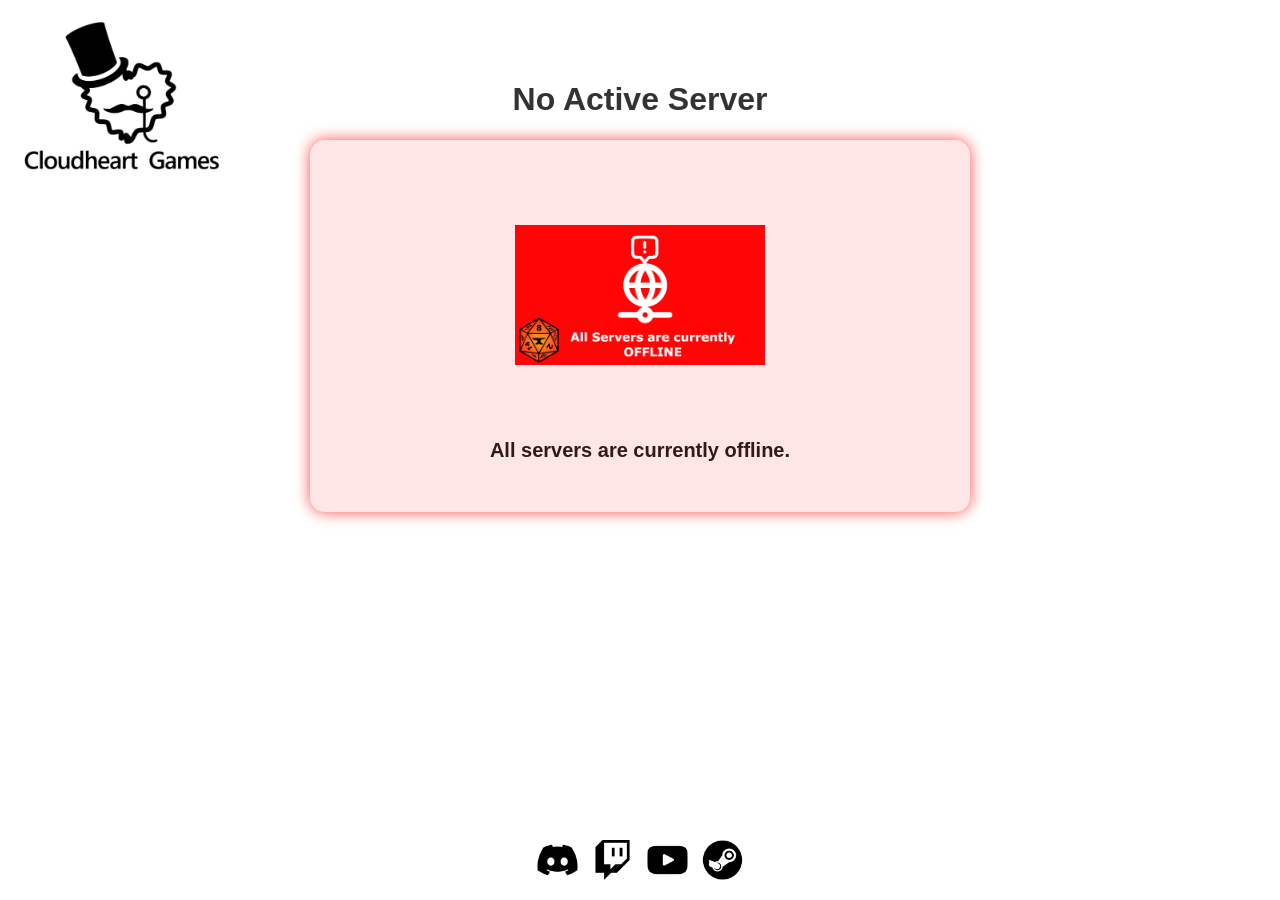
==== index.html @ de8b6599 "Fixed by the dang'ol AI couldn't find the div.className error" ====
<!DOCTYPE html>
<html lang="en">
<head>
  <meta charset="UTF-8" />
  <meta name="viewport" content="width=device-width, initial-scale=1.0"/>
  <title>Now Airing - FoundryVTT</title>
  <link rel="shortcut icon" href="favicon.ico" type="image/x-icon" />
  <style>
    body {
      font-family: 'Arial', sans-serif;
      text-align: center;
      background-color: #ffffff;
      color: #333333;
      margin: 0;
      padding: 0;
    }

    #now-airing {
      padding-top: 60px;
    }

    /* === Base Containers === */
    .status-container {
      background-color: #e6e6e6;
      color: #222222; /* text always dark in light mode */
      border-radius: 15px;
      margin: 20px auto;
      max-width: 600px;
      padding: 30px;
      box-shadow: 0 0 15px rgba(0,0,0,0.1);
      transition: background-color 0.3s ease, color 0.3s ease, box-shadow 0.3s ease;
    }

    .online {
      background-color: #e6ffe6;
      color: #1a321a;
      box-shadow: 0 0 15px rgba(0, 255, 127, 0.7);
    }

    .offline {
      background-color: #ffe6e6;
      color: #321a1a;
      box-shadow: 0 0 15px rgba(255, 0, 0, 0.7);
    }

    .status-image {
      width: 250px;
      height: 250px;
      object-fit: contain;
    }

    .status-text {
      font-size: 20px;
      font-weight: bold;
      margin-top: 15px;
    }

    /* === Logo Styling === */
    #logo-wrapper {
      position: absolute;
      top: 10px;
      left: 10px;
      z-index: 100;
    }

    #logo {
      width: 240px;
      transition: width 0.3s ease-in-out, transform 0.3s ease-in-out;
    }

    #logo:hover {
      transform: scale(1.2);
    }

    /* === Social Links === */
    #social-links {
      position: absolute;
      bottom: 20px;
      left: 50%;
      transform: translateX(-50%);
      display: flex;
      gap: 15px;
    }

    #social-links a {
      width: 40px;
      height: 40px;
      display: inline-block;
      transition: transform 0.3s ease-in-out;
    }

    #social-links a img {
      width: 100%;
      height: auto;
      filter: grayscale(100%);
      transition: filter 0.3s ease-in-out;
    }

    #social-links a:hover {
      transform: scale(1.2);
    }

    #social-links a:hover img {
      filter: grayscale(0%);
    }

    /* === Dark Mode === */
    @media (prefers-color-scheme: dark) {
      body {
        background-color: #121212;
        color: #f0f0f0;
      }

      .status-container {
        background-color: #1e1e1e;
        color: #f0f0f0;
        box-shadow: 0 0 20px rgba(255, 255, 255, 0.05);
      }

      .online {
        background-color: #103820;
        color: #c9fcd6; /* readable on dark green */
        box-shadow: 0 0 20px rgba(0, 255, 127, 0.4);
      }

      .offline {
        background-color: #381010;
        color: #f8cccc; /* readable on dark red */
        box-shadow: 0 0 20px rgba(255, 0, 0, 0.4);
      }

      .invert-on-dark {
        filter: invert(1) hue-rotate(180deg);
      }

      #logo:hover {
        filter: invert(1) hue-rotate(180deg) brightness(1.2);
      }

      a {
        color: #90caf9;
      }
    }

    /* === Responsive Mobile Layout === */
    @media (max-width: 800px) {
      #logo-wrapper {
        position: relative;
        display: flex;
        justify-content: center;
        margin: 20px auto 10px auto;
        top: 0;
        left: 0;
      }

      #logo {
        width: 160px;
        transform: none !important;
      }
    }
  </style>
</head>
<body>
  <!-- Wrapped logo for responsive positioning -->
  <div id="logo-wrapper">
    <img id="logo" class="invert-on-dark" src="creator_logo.png" alt="Creator Logo">
  </div>

  <div id="now-airing">
    <h1 id="now-airing-header">Now Airing</h1>
    <div id="active-server-container"><!-- Filled dynamically --></div>
  </div>

  <div id="social-links">
    <a href="https://discord.gg/NtXEEJRbH4" target="_blank">
      <img class="invert-on-dark" src="discord_icon.png" alt="Discord">
    </a>
    <a href="https://www.twitch.tv/CloudheartTV" target="_blank">
      <img class="invert-on-dark" src="twitch_icon.png" alt="Twitch">
    </a>
    <a href="https://www.youtube.com/@CloudheartTV" target="_blank">
      <img class="invert-on-dark" src="youtube_icon.png" alt="YouTube">
    </a>
    <a href="https://steamcommunity.com/id/Cloudheart/" target="_blank">
      <img class="invert-on-dark" src="steam_icon.png" alt="Steam">
    </a>
  </div>

  <script>
    const servers = [
      { key: 'fallout', label: 'Fallout: Georgia' },
      { key: 'kingmaker', label: 'Kingmaker' },
      { key: 'powderkids', label: 'Powderkids' },
      { key: 'tabra', label: 'TABRA' },
      { key: 'elder-scrolls', label: 'Elder Scrolls: Gaol' }
    ];

    async function checkServerStatus() {
      const apiURL = "https://cloudheartfoundry.duckdns.org/api/status";
      const serverURL = "https://cloudheartfoundry.duckdns.org/";
      const container = document.getElementById("active-server-container");
      const header = document.getElementById("now-airing-header");

      // clear previous content so we don't append repeatedly on re-check
      container.innerHTML = '';

      let worldName = await getFoundryWorld(apiURL);
      worldName = (worldName || "").toLowerCase();

      const match = servers.find(server => worldName.includes(server.key));

      if (match) {
        const div = document.createElement("div");
        div.className = 'status-container online';
        div.innerHTML = `
          <a href="${serverURL}" target="_blank">
            <!-- status-image intentionally DOES NOT have invert-on-dark -->
            <img class="status-image" src="online_${match.key}.png" alt="${match.label} Server">
          </a>
          <p class="status-text">${match.label} Server Online! Click to Join.</p>
        `;
        container.appendChild(div);
      } else {
        // Show fallback: All Servers Offline 
        header.innerText = "No Active Server"; 
        const div = document.createElement("div"); 
        div.className = 'status-container offline'; 
        div.innerHTML = `
          <!-- offline image also DOES NOT have invert-on-dark -->
          <img class="status-image" src="AllServersOffline.png" alt="All Servers Offline">
          <p class="status-text">All servers are currently offline.</p>
        `;
        container.appendChild(div);
      }
    }

    async function getFoundryWorld(url) {
      try {
        const response = await fetch(url, {
          method: 'GET',
          headers: { 'Accept': 'application/json' }
        });
        if (!response.ok) throw new Error("Foundry API unreachable");
        const jsonData = await response.json();
        return jsonData.world ?? "";
      } catch (error) {
        console.error("Error fetching Foundry API:", error);
        return "";
      }
    }

    checkServerStatus();
  </script>
</body>
</html>
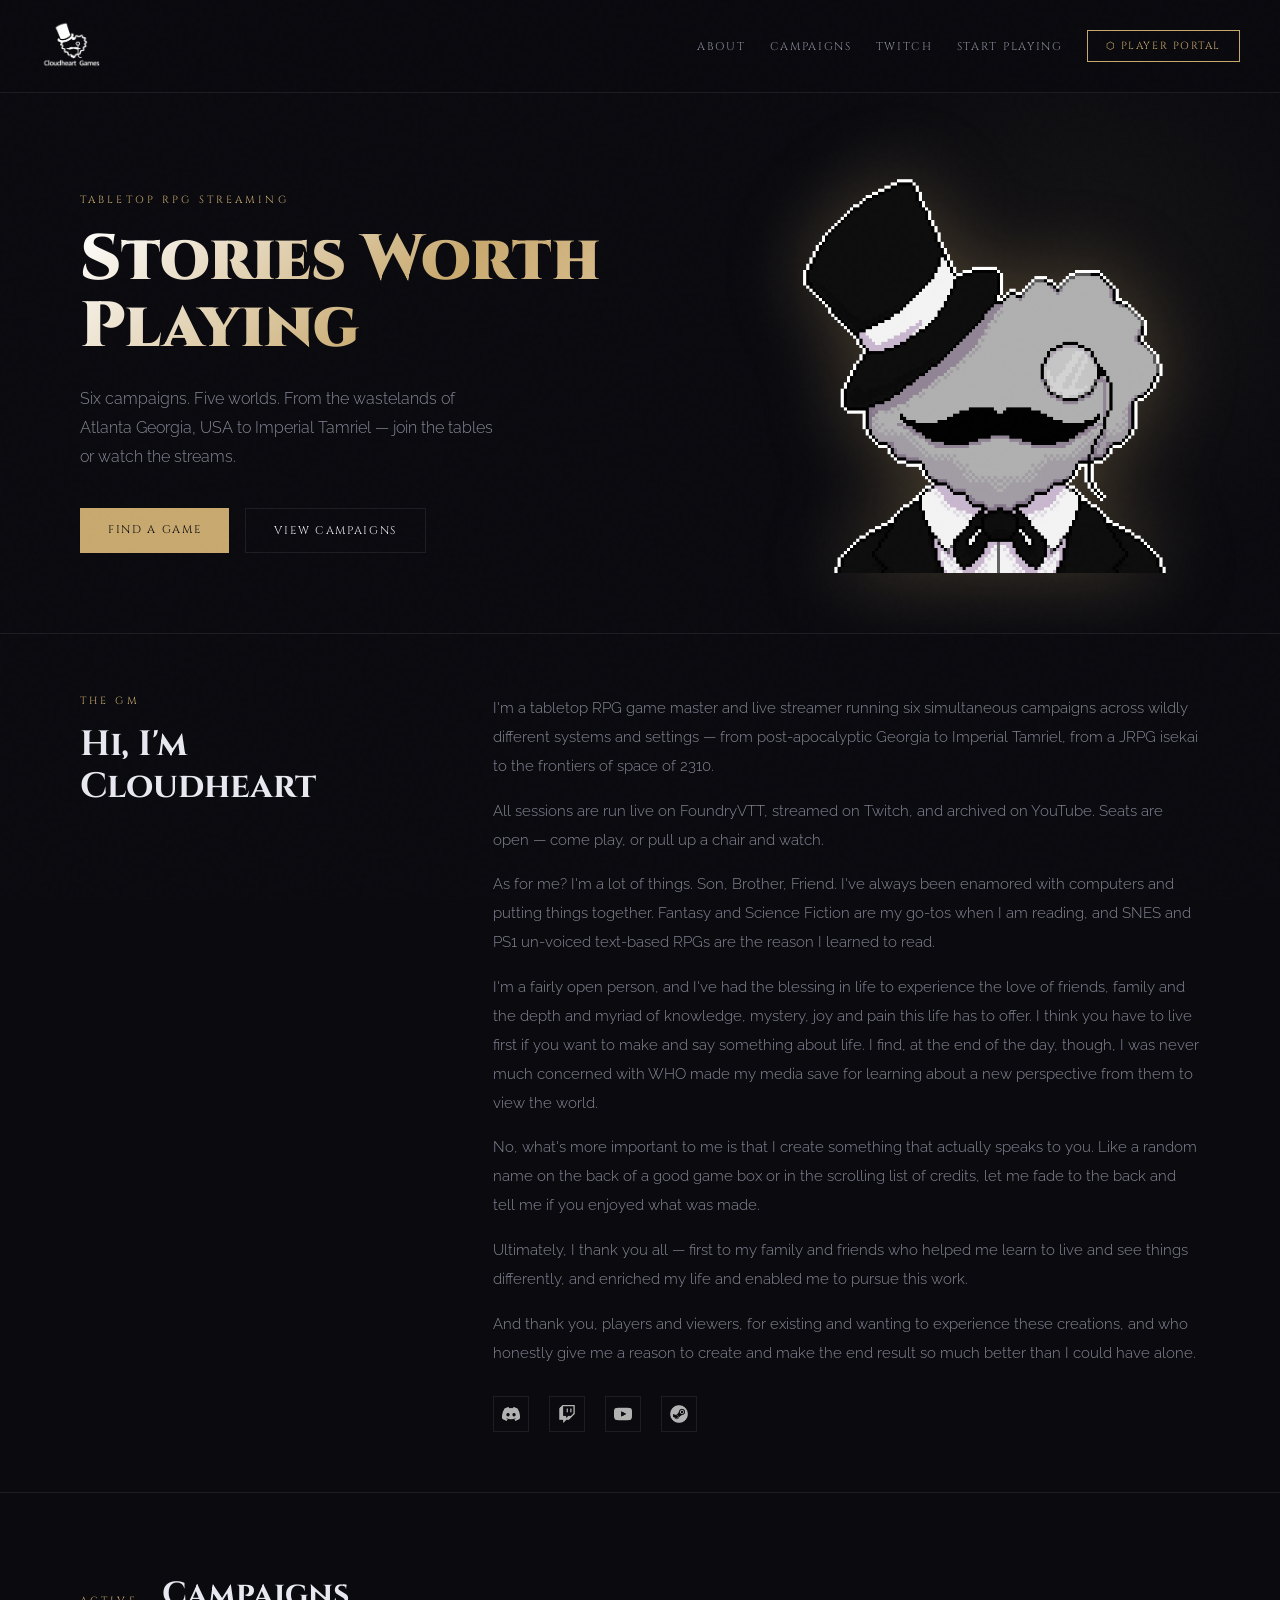
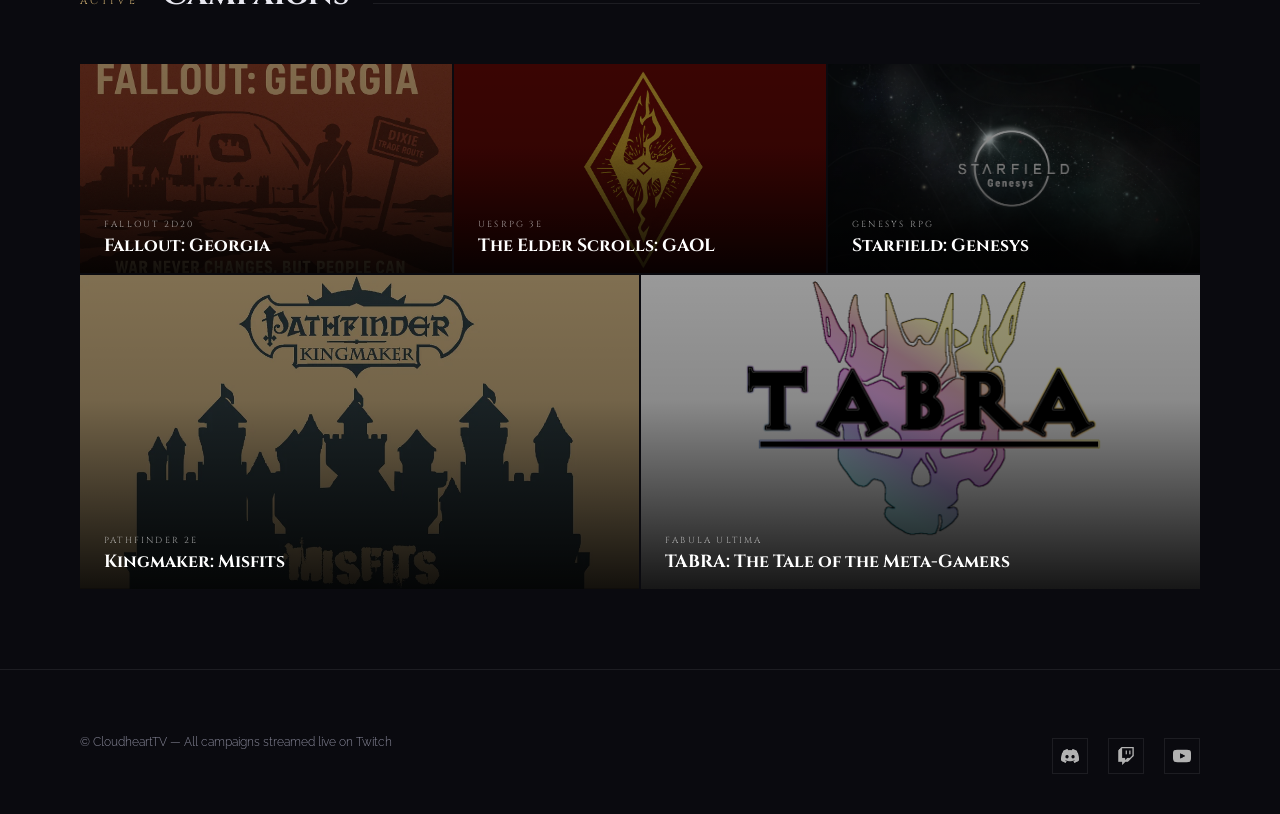
==== commit 1171a8e3: "Total Site Overhaul - Hub Splash and Subpages Now with Campaign Descriptions and Preview Images whic" ====
--- a/index.html
+++ b/index.html
@@ -1,255 +1,821 @@
-<!DOCTYPE html>
-<html lang="en">
-<head>
-  <meta charset="UTF-8" />
-  <meta name="viewport" content="width=device-width, initial-scale=1.0"/>
-  <title>Now Airing - FoundryVTT</title>
-  <link rel="shortcut icon" href="favicon.ico" type="image/x-icon" />
-  <style>
-    body {
-      font-family: 'Arial', sans-serif;
-      text-align: center;
-      background-color: #ffffff;
-      color: #333333;
-      margin: 0;
-      padding: 0;
-    }
-
-    #now-airing {
-      padding-top: 60px;
-    }
-
-    /* === Base Containers === */
-    .status-container {
-      background-color: #e6e6e6;
-      color: #222222; /* text always dark in light mode */
-      border-radius: 15px;
-      margin: 20px auto;
-      max-width: 600px;
-      padding: 30px;
-      box-shadow: 0 0 15px rgba(0,0,0,0.1);
-      transition: background-color 0.3s ease, color 0.3s ease, box-shadow 0.3s ease;
-    }
-
-    .online {
-      background-color: #e6ffe6;
-      color: #1a321a;
-      box-shadow: 0 0 15px rgba(0, 255, 127, 0.7);
-    }
-
-    .offline {
-      background-color: #ffe6e6;
-      color: #321a1a;
-      box-shadow: 0 0 15px rgba(255, 0, 0, 0.7);
-    }
-
-    .status-image {
-      width: 250px;
-      height: 250px;
-      object-fit: contain;
-    }
-
-    .status-text {
-      font-size: 20px;
-      font-weight: bold;
-      margin-top: 15px;
-    }
-
-    /* === Logo Styling === */
-    #logo-wrapper {
-      position: absolute;
-      top: 10px;
-      left: 10px;
-      z-index: 100;
-    }
-
-    #logo {
-      width: 240px;
-      transition: width 0.3s ease-in-out, transform 0.3s ease-in-out;
-    }
-
-    #logo:hover {
-      transform: scale(1.2);
-    }
-
-    /* === Social Links === */
-    #social-links {
-      position: absolute;
-      bottom: 20px;
-      left: 50%;
-      transform: translateX(-50%);
-      display: flex;
-      gap: 15px;
-    }
-
-    #social-links a {
-      width: 40px;
-      height: 40px;
-      display: inline-block;
-      transition: transform 0.3s ease-in-out;
-    }
-
-    #social-links a img {
-      width: 100%;
-      height: auto;
-      filter: grayscale(100%);
-      transition: filter 0.3s ease-in-out;
-    }
-
-    #social-links a:hover {
-      transform: scale(1.2);
-    }
-
-    #social-links a:hover img {
-      filter: grayscale(0%);
-    }
-
-    /* === Dark Mode === */
-    @media (prefers-color-scheme: dark) {
-      body {
-        background-color: #121212;
-        color: #f0f0f0;
-      }
-
-      .status-container {
-        background-color: #1e1e1e;
-        color: #f0f0f0;
-        box-shadow: 0 0 20px rgba(255, 255, 255, 0.05);
-      }
-
-      .online {
-        background-color: #103820;
-        color: #c9fcd6; /* readable on dark green */
-        box-shadow: 0 0 20px rgba(0, 255, 127, 0.4);
-      }
-
-      .offline {
-        background-color: #381010;
-        color: #f8cccc; /* readable on dark red */
-        box-shadow: 0 0 20px rgba(255, 0, 0, 0.4);
-      }
-
-      .invert-on-dark {
-        filter: invert(1) hue-rotate(180deg);
-      }
-
-      #logo:hover {
-        filter: invert(1) hue-rotate(180deg) brightness(1.2);
-      }
-
-      a {
-        color: #90caf9;
-      }
-    }
-
-    /* === Responsive Mobile Layout === */
-    @media (max-width: 800px) {
-      #logo-wrapper {
-        position: relative;
-        display: flex;
-        justify-content: center;
-        margin: 20px auto 10px auto;
-        top: 0;
-        left: 0;
-      }
-
-      #logo {
-        width: 160px;
-        transform: none !important;
-      }
-    }
-  </style>
-</head>
-<body>
-  <!-- Wrapped logo for responsive positioning -->
-  <div id="logo-wrapper">
-    <img id="logo" class="invert-on-dark" src="creator_logo.png" alt="Creator Logo">
-  </div>
-
-  <div id="now-airing">
-    <h1 id="now-airing-header">Now Airing</h1>
-    <div id="active-server-container"><!-- Filled dynamically --></div>
-  </div>
-
-  <div id="social-links">
-    <a href="https://discord.gg/NtXEEJRbH4" target="_blank">
-      <img class="invert-on-dark" src="discord_icon.png" alt="Discord">
-    </a>
-    <a href="https://www.twitch.tv/CloudheartTV" target="_blank">
-      <img class="invert-on-dark" src="twitch_icon.png" alt="Twitch">
-    </a>
-    <a href="https://www.youtube.com/@CloudheartTV" target="_blank">
-      <img class="invert-on-dark" src="youtube_icon.png" alt="YouTube">
-    </a>
-    <a href="https://steamcommunity.com/id/Cloudheart/" target="_blank">
-      <img class="invert-on-dark" src="steam_icon.png" alt="Steam">
-    </a>
-  </div>
-
-  <script>
-    const servers = [
-      { key: 'fallout', label: 'Fallout: Georgia' },
-      { key: 'kingmaker', label: 'Kingmaker' },
-      { key: 'powderkids', label: 'Powderkids' },
-      { key: 'tabra', label: 'TABRA' },
-      { key: 'elder-scrolls', label: 'Elder Scrolls: Gaol' }
-    ];
-
-    async function checkServerStatus() {
-      const apiURL = "https://cloudheartfoundry.duckdns.org/api/status";
-      const serverURL = "https://cloudheartfoundry.duckdns.org/";
-      const container = document.getElementById("active-server-container");
-      const header = document.getElementById("now-airing-header");
-
-      // clear previous content so we don't append repeatedly on re-check
-      container.innerHTML = '';
-
-      let worldName = await getFoundryWorld(apiURL);
-      worldName = (worldName || "").toLowerCase();
-
-      const match = servers.find(server => worldName.includes(server.key));
-
-      if (match) {
-        const div = document.createElement("div");
-        div.className = 'status-container online';
-        div.innerHTML = `
-          <a href="${serverURL}" target="_blank">
-            <!-- status-image intentionally DOES NOT have invert-on-dark -->
-            <img class="status-image" src="online_${match.key}.png" alt="${match.label} Server">
-          </a>
-          <p class="status-text">${match.label} Server Online! Click to Join.</p>
-        `;
-        container.appendChild(div);
-      } else {
-        // Show fallback: All Servers Offline 
-        header.innerText = "No Active Server"; 
-        const div = document.createElement("div"); 
-        div.className = 'status-container offline'; 
-        div.innerHTML = `
-          <!-- offline image also DOES NOT have invert-on-dark -->
-          <img class="status-image" src="AllServersOffline.png" alt="All Servers Offline">
-          <p class="status-text">All servers are currently offline.</p>
-        `;
-        container.appendChild(div);
-      }
-    }
-
-    async function getFoundryWorld(url) {
-      try {
-        const response = await fetch(url, {
-          method: 'GET',
-          headers: { 'Accept': 'application/json' }
-        });
-        if (!response.ok) throw new Error("Foundry API unreachable");
-        const jsonData = await response.json();
-        return jsonData.world ?? "";
-      } catch (error) {
-        console.error("Error fetching Foundry API:", error);
-        return "";
-      }
-    }
-
-    checkServerStatus();
-  </script>
-</body>
-</html>
+<!DOCTYPE html>
+<html lang="en">
+<head>
+  <meta charset="UTF-8" />
+  <meta name="viewport" content="width=device-width, initial-scale=1.0"/>
+  <title>CloudheartTV — Campaign Hub</title>
+  <link rel="shortcut icon" href="favicon.ico" type="image/x-icon" />
+  <link rel="preconnect" href="https://fonts.googleapis.com">
+  <link href="https://fonts.googleapis.com/css2?family=Cinzel:wght@400;700;900&family=Raleway:wght@300;400;600&display=swap" rel="stylesheet">
+  <style>
+    *, *::before, *::after { box-sizing: border-box; margin: 0; padding: 0; }
+
+    :root {
+      --bg: #0a0a0f;
+      --bg2: #111118;
+      --surface: #16161f;
+      --border: rgba(255,255,255,0.08);
+      --text: #e8e8f0;
+      --muted: #888899;
+      --accent: #c8a96e;
+      --font-display: 'Cinzel', serif;
+      --font-body: 'Raleway', sans-serif;
+    }
+
+    html { scroll-behavior: smooth; }
+
+    body {
+      font-family: var(--font-body);
+      background-color: var(--bg);
+      color: var(--text);
+      min-height: 100vh;
+      overflow-x: hidden;
+    }
+
+    /* ─── NOISE OVERLAY ─── */
+    body::before {
+      content: '';
+      position: fixed; inset: 0;
+      background-image: url("data:image/svg+xml,%3Csvg viewBox='0 0 200 200' xmlns='http://www.w3.org/2000/svg'%3E%3Cfilter id='n'%3E%3CfeTurbulence type='fractalNoise' baseFrequency='0.9' numOctaves='4' stitchTiles='stitch'/%3E%3C/filter%3E%3Crect width='100%25' height='100%25' filter='url(%23n)' opacity='0.035'/%3E%3C/svg%3E");
+      pointer-events: none; z-index: 9999; opacity: 0.4;
+    }
+
+    /* ─── HEADER ─── */
+    header {
+      display: flex;
+      align-items: center;
+      justify-content: space-between;
+      padding: 20px 40px;
+      border-bottom: 1px solid var(--border);
+      position: sticky; top: 0;
+      background: rgba(10,10,15,0.92);
+      backdrop-filter: blur(12px);
+      z-index: 100;
+    }
+
+    #logo { height: 48px; transition: transform 0.3s; }
+    #logo:hover { transform: scale(1.05); }
+
+    nav { display: flex; gap: 24px; align-items: center; }
+    nav a {
+      font-family: var(--font-display);
+      font-size: 0.7rem;
+      letter-spacing: 0.15em;
+      text-transform: uppercase;
+      color: var(--muted);
+      text-decoration: none;
+      transition: color 0.2s;
+    }
+    nav a:hover { color: var(--accent); }
+
+    .portal-btn {
+      font-family: var(--font-display);
+      font-size: 0.65rem;
+      letter-spacing: 0.15em;
+      text-transform: uppercase;
+      background: transparent;
+      border: 1px solid var(--accent);
+      color: var(--accent);
+      padding: 8px 18px;
+      cursor: pointer;
+      transition: background 0.2s, color 0.2s;
+    }
+    .portal-btn:hover { background: var(--accent); color: var(--bg); }
+
+    /* ─── HERO ─── */
+    .hero {
+      display: grid;
+      grid-template-columns: 1fr 1fr;
+      gap: 0;
+      min-height: 520px;
+      align-items: center;
+      padding: 80px 80px 60px;
+      border-bottom: 1px solid var(--border);
+      position: relative;
+      overflow: hidden;
+    }
+
+    .hero::after {
+      content: '';
+      position: absolute; right: -100px; top: -100px;
+      width: 600px; height: 600px;
+      background: radial-gradient(circle, rgba(200,169,110,0.06) 0%, transparent 70%);
+      pointer-events: none;
+    }
+
+    .hero-text { z-index: 1; }
+    .hero-eyebrow {
+      font-family: var(--font-display);
+      font-size: 0.65rem;
+      letter-spacing: 0.3em;
+      text-transform: uppercase;
+      color: var(--accent);
+      margin-bottom: 20px;
+    }
+    .hero-title {
+      font-family: var(--font-display);
+      font-size: clamp(2.5rem, 5vw, 4.5rem);
+      font-weight: 900;
+      line-height: 1.05;
+      margin-bottom: 24px;
+      background: linear-gradient(135deg, #fff 0%, var(--accent) 60%, #e0c8a0 100%);
+      -webkit-background-clip: text;
+      -webkit-text-fill-color: transparent;
+      background-clip: text;
+    }
+    .hero-sub {
+      font-size: 1rem;
+      color: var(--muted);
+      line-height: 1.8;
+      max-width: 420px;
+      font-weight: 300;
+    }
+    .hero-cta {
+      margin-top: 36px;
+      display: flex; gap: 16px; flex-wrap: wrap;
+    }
+    .btn-primary {
+      font-family: var(--font-display);
+      font-size: 0.7rem;
+      letter-spacing: 0.15em;
+      text-transform: uppercase;
+      background: var(--accent);
+      color: var(--bg);
+      border: none;
+      padding: 14px 28px;
+      cursor: pointer;
+      text-decoration: none;
+      transition: opacity 0.2s, transform 0.2s;
+      display: inline-block;
+    }
+    .btn-primary:hover { opacity: 0.85; transform: translateY(-1px); }
+    .btn-secondary {
+      font-family: var(--font-display);
+      font-size: 0.7rem;
+      letter-spacing: 0.15em;
+      text-transform: uppercase;
+      background: transparent;
+      color: var(--text);
+      border: 1px solid var(--border);
+      padding: 14px 28px;
+      cursor: pointer;
+      text-decoration: none;
+      transition: border-color 0.2s;
+      display: inline-block;
+    }
+    .btn-secondary:hover { border-color: var(--accent); color: var(--accent); }
+
+    .hero-avatar {
+      display: flex;
+      justify-content: flex-end;
+      align-items: center;
+      z-index: 1;
+    }
+    .hero-avatar img {
+      max-height: 400px;
+      max-width: 100%;
+      object-fit: contain;
+      filter: drop-shadow(0 0 40px rgba(200,169,110,0.3));
+      animation: float 6s ease-in-out infinite;
+    }
+    @keyframes float {
+      0%, 100% { transform: translateY(0); }
+      50% { transform: translateY(-12px); }
+    }
+
+    /* ─── ABOUT STRIP ─── */
+    .about-strip {
+      padding: 60px 80px;
+      border-bottom: 1px solid var(--border);
+      display: grid;
+      grid-template-columns: 1fr 2fr;
+      gap: 60px;
+      align-items: start;
+    }
+    .about-label {
+      font-family: var(--font-display);
+      font-size: 0.65rem;
+      letter-spacing: 0.3em;
+      text-transform: uppercase;
+      color: var(--accent);
+      margin-bottom: 16px;
+    }
+    .about-heading {
+      font-family: var(--font-display);
+      font-size: 2.2rem;
+      font-weight: 700;
+      line-height: 1.2;
+    }
+    .about-body {
+      font-size: 0.95rem;
+      line-height: 1.9;
+      color: var(--muted);
+      font-weight: 300;
+    }
+    .about-body p + p { margin-top: 16px; }
+    .social-row {
+      display: flex; gap: 20px; margin-top: 28px;
+    }
+    .social-row a {
+      width: 36px; height: 36px;
+      display: flex; align-items: center; justify-content: center;
+      border: 1px solid var(--border);
+      transition: border-color 0.2s, transform 0.2s;
+    }
+    .social-row a:hover { border-color: var(--accent); transform: translateY(-2px); }
+    .social-row a img {
+      width: 18px; height: 18px;
+      filter: invert(1) brightness(0.7);
+      transition: filter 0.2s;
+    }
+    .social-row a:hover img { filter: invert(1) brightness(1); }
+
+    /* ─── CAMPAIGNS SECTION ─── */
+    .campaigns-section { padding: 80px; }
+    .section-header {
+      display: flex;
+      align-items: baseline;
+      gap: 24px;
+      margin-bottom: 48px;
+    }
+    .section-label {
+      font-family: var(--font-display);
+      font-size: 0.65rem;
+      letter-spacing: 0.3em;
+      text-transform: uppercase;
+      color: var(--accent);
+    }
+    .section-title {
+      font-family: var(--font-display);
+      font-size: 2rem;
+      font-weight: 700;
+    }
+    .section-line {
+      flex: 1;
+      height: 1px;
+      background: var(--border);
+    }
+
+    /* ─── CAMPAIGN CARDS GRID ─── */
+    .cards-grid {
+      display: grid;
+      grid-template-columns: repeat(3, 1fr);
+      gap: 2px;
+    }
+    .cards-bottom-row {
+      display: grid;
+      grid-template-columns: repeat(2, 1fr);
+      gap: 2px;
+      margin-top: 2px;
+    }
+
+    .card {
+      position: relative;
+      overflow: hidden;
+      aspect-ratio: 16/9;
+      cursor: pointer;
+      text-decoration: none;
+      display: block;
+      background: var(--surface);
+    }
+
+    .card-banner {
+      width: 100%; height: 100%;
+      object-fit: cover;
+      transition: transform 0.5s ease, filter 0.4s ease;
+      filter: brightness(0.6) saturate(0.8);
+    }
+    .card:hover .card-banner {
+      transform: scale(1.06);
+      filter: brightness(0.85) saturate(1.1);
+    }
+
+    .card-overlay {
+      position: absolute; inset: 0;
+      background: linear-gradient(to top, rgba(0,0,0,0.85) 0%, rgba(0,0,0,0.1) 60%, transparent 100%);
+      transition: background 0.3s;
+    }
+    .card:hover .card-overlay {
+      background: linear-gradient(to top, rgba(0,0,0,0.7) 0%, rgba(0,0,0,0.15) 50%, transparent 100%);
+    }
+
+    .card-accent-line {
+      position: absolute;
+      bottom: 0; left: 0; right: 0;
+      height: 3px;
+      transform: scaleX(0);
+      transform-origin: left;
+      transition: transform 0.4s ease;
+    }
+    .card:hover .card-accent-line { transform: scaleX(1); }
+
+    .card-content {
+      position: absolute;
+      bottom: 0; left: 0; right: 0;
+      padding: 24px;
+      transform: translateY(8px);
+      transition: transform 0.3s;
+    }
+    .card:hover .card-content { transform: translateY(0); }
+
+    .card-eyebrow {
+      font-family: var(--font-display);
+      font-size: 0.55rem;
+      letter-spacing: 0.25em;
+      text-transform: uppercase;
+      color: rgba(255,255,255,0.6);
+      margin-bottom: 6px;
+    }
+    .card-title {
+      font-family: var(--font-display);
+      font-size: 1.1rem;
+      font-weight: 700;
+      line-height: 1.2;
+      color: #fff;
+    }
+    .card-arrow {
+      position: absolute;
+      top: 24px; right: 24px;
+      width: 36px; height: 36px;
+      border: 1px solid rgba(255,255,255,0.3);
+      display: flex; align-items: center; justify-content: center;
+      opacity: 0;
+      transition: opacity 0.3s, border-color 0.3s;
+    }
+    .card:hover .card-arrow { opacity: 1; }
+    .card-arrow svg { width: 14px; height: 14px; }
+
+    .card-fog  .card-accent-line { background: #c45c2a; }
+    .card-fog  .card-arrow       { border-color: #c45c2a; }
+    .card-esg  .card-accent-line { background: #d4a017; }
+    .card-esg  .card-arrow       { border-color: #d4a017; }
+    .card-sg   .card-accent-line { background: #4a9edd; }
+    .card-sg   .card-arrow       { border-color: #4a9edd; }
+    .card-km   .card-accent-line { background: #4a7ab5; }
+    .card-km   .card-arrow       { border-color: #4a7ab5; }
+    .card-tabra .card-accent-line { background: #ff6eb4; }
+    .card-tabra .card-arrow      { border-color: #ff6eb4; }
+
+    /* ─── PORTAL MODAL ─── */
+    .modal-backdrop {
+      position: fixed; inset: 0;
+      background: rgba(0,0,0,0.85);
+      backdrop-filter: blur(8px);
+      z-index: 500;
+      display: none;
+      align-items: center;
+      justify-content: center;
+    }
+    .modal-backdrop.active { display: flex; }
+
+    .modal {
+      background: var(--surface);
+      border: 1px solid var(--border);
+      padding: 48px;
+      width: min(480px, 90vw);
+      position: relative;
+      animation: slideUp 0.3s ease;
+    }
+    @keyframes slideUp {
+      from { opacity: 0; transform: translateY(20px); }
+      to   { opacity: 1; transform: translateY(0); }
+    }
+
+    .modal-close {
+      position: absolute; top: 20px; right: 20px;
+      background: none; border: none; color: var(--muted);
+      font-size: 1.5rem; cursor: pointer; line-height: 1;
+      transition: color 0.2s;
+    }
+    .modal-close:hover { color: var(--text); }
+
+    .modal-eyebrow {
+      font-family: var(--font-display);
+      font-size: 0.6rem;
+      letter-spacing: 0.3em;
+      text-transform: uppercase;
+      color: var(--accent);
+      margin-bottom: 12px;
+    }
+    .modal-title {
+      font-family: var(--font-display);
+      font-size: 1.6rem;
+      font-weight: 700;
+      margin-bottom: 8px;
+    }
+    .modal-desc {
+      font-size: 0.85rem;
+      color: var(--muted);
+      margin-bottom: 32px;
+      line-height: 1.7;
+    }
+
+    .modal-input-wrap { position: relative; margin-bottom: 16px; }
+    .modal-input {
+      width: 100%;
+      background: rgba(255,255,255,0.04);
+      border: 1px solid var(--border);
+      color: var(--text);
+      font-family: var(--font-body);
+      font-size: 0.9rem;
+      padding: 14px 48px 14px 16px;
+      outline: none;
+      transition: border-color 0.2s;
+      letter-spacing: 0.1em;
+    }
+    .modal-input:focus { border-color: var(--accent); }
+    .modal-input::placeholder { color: var(--muted); letter-spacing: 0; }
+
+    .modal-toggle {
+      position: absolute; right: 14px; top: 50%; transform: translateY(-50%);
+      background: none; border: none; color: var(--muted); cursor: pointer;
+      padding: 4px; transition: color 0.2s;
+    }
+    .modal-toggle:hover { color: var(--text); }
+
+    .modal-submit {
+      width: 100%;
+      font-family: var(--font-display);
+      font-size: 0.7rem;
+      letter-spacing: 0.15em;
+      text-transform: uppercase;
+      background: var(--accent);
+      color: var(--bg);
+      border: none;
+      padding: 16px;
+      cursor: pointer;
+      transition: opacity 0.2s;
+    }
+    .modal-submit:hover { opacity: 0.85; }
+
+    .modal-error {
+      font-size: 0.8rem;
+      color: #e06060;
+      margin-top: 10px;
+      min-height: 20px;
+      letter-spacing: 0.02em;
+    }
+
+    /* Portal content */
+    .portal-content {
+      display: none;
+      padding: 80px;
+      border-top: 1px solid var(--border);
+    }
+    .portal-content.active { display: block; }
+
+    .now-airing-grid {
+      display: grid;
+      grid-template-columns: repeat(auto-fill, minmax(280px, 1fr));
+      gap: 24px;
+      margin-top: 40px;
+    }
+
+    .status-card {
+      border: 1px solid var(--border);
+      padding: 24px;
+      text-align: center;
+      transition: border-color 0.3s;
+    }
+    .status-card.online  { border-color: #2a6e3f; background: rgba(42,110,63,0.08); }
+    .status-card.offline { border-color: rgba(255,255,255,0.04); }
+    .status-card img.status-img { width: 100%; aspect-ratio: 16/9; object-fit: cover; margin-bottom: 16px; }
+    .status-indicator {
+      display: inline-flex; align-items: center; gap: 8px;
+      font-family: var(--font-display); font-size: 0.6rem;
+      letter-spacing: 0.2em; text-transform: uppercase;
+    }
+    .status-dot {
+      width: 8px; height: 8px; border-radius: 50%;
+      background: var(--muted);
+    }
+    .online .status-dot {
+      background: #4cde80;
+      box-shadow: 0 0 8px #4cde80;
+      animation: pulse 2s infinite;
+    }
+    @keyframes pulse {
+      0%, 100% { opacity: 1; } 50% { opacity: 0.4; }
+    }
+    .online .status-indicator { color: #4cde80; }
+
+    /* ─── FOOTER ─── */
+    footer {
+      padding: 40px 80px;
+      border-top: 1px solid var(--border);
+      display: flex;
+      justify-content: space-between;
+      align-items: center;
+    }
+    .footer-copy {
+      font-size: 0.75rem;
+      color: var(--muted);
+      font-weight: 300;
+    }
+
+    /* ─── RESPONSIVE ─── */
+    @media (max-width: 900px) {
+      header { padding: 16px 24px; }
+      nav { display: none; }
+      .hero, .about-strip, .campaigns-section, .portal-content, footer { padding: 40px 24px; }
+      .hero { grid-template-columns: 1fr; min-height: auto; }
+      .hero-avatar { justify-content: center; margin-top: 32px; }
+      .hero-avatar img { max-height: 260px; }
+      .about-strip { grid-template-columns: 1fr; gap: 24px; }
+      .cards-grid { grid-template-columns: 1fr 1fr; }
+    }
+    @media (max-width: 600px) {
+      .cards-grid, .cards-bottom-row { grid-template-columns: 1fr; }
+    }
+  </style>
+</head>
+<body>
+
+  <!-- ─── HEADER ─── -->
+  <header>
+    <a href="index.html">
+      <img id="logo" src="creator_logo.png" style="filter: invert(100%);" alt="CloudheartTV">
+    </a>
+    <nav>
+      <a href="#about">About</a>
+      <a href="#campaigns">Campaigns</a>
+      <a href="https://www.twitch.tv/CloudheartTV" target="_blank">Twitch</a>
+      <a href="https://startplaying.games/gm/cloudhearttv" target="_blank">Start Playing</a>
+      <button class="portal-btn" id="portalNavBtn">⬡ Player Portal</button>
+    </nav>
+  </header>
+
+  <!-- ─── HERO ─── -->
+  <section class="hero">
+    <div class="hero-text">
+      <p class="hero-eyebrow">Tabletop RPG Streaming</p>
+      <h1 class="hero-title">Stories Worth<br>Playing</h1>
+      <p class="hero-sub">Six campaigns. Five worlds. From the wastelands of Atlanta Georgia, USA to Imperial Tamriel — join the tables or watch the streams.</p>
+      <div class="hero-cta">
+        <a href="https://startplaying.games/gm/cloudhearttv" target="_blank" class="btn-primary">Find a Game</a>
+        <a href="#campaigns" class="btn-secondary">View Campaigns</a>
+      </div>
+    </div>
+    <div class="hero-avatar">
+      <img src="PNGTuberCloudheart.png" alt="Cloudheart">
+    </div>
+  </section>
+
+  <!-- ─── ABOUT ─── -->
+  <section class="about-strip" id="about">
+    <div>
+      <p class="about-label">The GM</p>
+      <h2 class="about-heading">Hi, I'm<br>Cloudheart</h2>
+    </div>
+    <div>
+      <div class="about-body">
+        <p>I'm a tabletop RPG game master and live streamer running six simultaneous campaigns across wildly different systems and settings — from post-apocalyptic Georgia to Imperial Tamriel, from a JRPG isekai to the frontiers of space of 2310.</p>
+        <p>All sessions are run live on FoundryVTT, streamed on Twitch, and archived on YouTube. Seats are open — come play, or pull up a chair and watch.</p>
+        <p>As for me? I'm a lot of things. Son, Brother, Friend. I've always been enamored with computers and putting things together. Fantasy and Science Fiction are my go-tos when I am reading, and SNES and PS1 un-voiced text-based RPGs are the reason I learned to read.</p>
+        <p>I'm a fairly open person, and I've had the blessing in life to experience the love of friends, family and the depth and myriad of knowledge, mystery, joy and pain this life has to offer. I think you have to live first if you want to make and say something about life. I find, at the end of the day, though, I was never much concerned with WHO made my media save for learning about a new perspective from them to view the world.</p>
+        <p>No, what's more important to me is that I create something that actually speaks to you. Like a random name on the back of a good game box or in the scrolling list of credits, let me fade to the back and tell me if you enjoyed what was made.</p>
+        <p>Ultimately, I thank you all — first to my family and friends who helped me learn to live and see things differently, and enriched my life and enabled me to pursue this work.</p>
+        <p>And thank you, players and viewers, for existing and wanting to experience these creations, and who honestly give me a reason to create and make the end result so much better than I could have alone.</p>
+      </div>
+      <div class="social-row">
+        <a href="https://discord.gg/PM93XNFh7W" target="_blank"><img src="discord_icon.png" alt="Discord"></a>
+        <a href="https://www.twitch.tv/CloudheartTV" target="_blank"><img src="twitch_icon.png" alt="Twitch"></a>
+        <a href="https://www.youtube.com/@CloudheartTV" target="_blank"><img src="youtube_icon.png" alt="YouTube"></a>
+        <a href="https://steamcommunity.com/id/Cloudheart/" target="_blank"><img src="steam_icon.png" alt="Steam"></a>
+      </div>
+    </div>
+  </section>
+
+  <!-- ─── CAMPAIGNS ─── -->
+  <section class="campaigns-section" id="campaigns">
+    <div class="section-header">
+      <span class="section-label">Active</span>
+      <h2 class="section-title">Campaigns</h2>
+      <div class="section-line"></div>
+    </div>
+
+    <div class="cards-grid">
+      <a href="FoG/" class="card card-fog">
+        <img class="card-banner" src="FoG/bannerimage.png" alt="Fallout: Georgia" onerror="this.style.display='none'">
+        <div class="card-overlay"></div>
+        <div class="card-accent-line"></div>
+        <div class="card-content">
+          <p class="card-eyebrow">Fallout 2d20</p>
+          <h3 class="card-title">Fallout: Georgia</h3>
+        </div>
+        <div class="card-arrow">
+          <svg viewBox="0 0 16 16" fill="none" stroke="#fff" stroke-width="1.5" stroke-linecap="round" stroke-linejoin="round">
+            <path d="M3 8h10M9 4l4 4-4 4"/>
+          </svg>
+        </div>
+      </a>
+
+      <a href="ESG/" class="card card-esg">
+        <img class="card-banner" src="ESG/bannerimage.png" alt="Elder Scrolls: GAOL" onerror="this.style.display='none'">
+        <div class="card-overlay"></div>
+        <div class="card-accent-line"></div>
+        <div class="card-content">
+          <p class="card-eyebrow">UESRPG 3e</p>
+          <h3 class="card-title">The Elder Scrolls: GAOL</h3>
+        </div>
+        <div class="card-arrow">
+          <svg viewBox="0 0 16 16" fill="none" stroke="#fff" stroke-width="1.5" stroke-linecap="round" stroke-linejoin="round">
+            <path d="M3 8h10M9 4l4 4-4 4"/>
+          </svg>
+        </div>
+      </a>
+
+      <a href="SG/" class="card card-sg">
+        <img class="card-banner" src="SG/bannerimage.png" alt="Starfield: Genesys" onerror="this.style.display='none'">
+        <div class="card-overlay"></div>
+        <div class="card-accent-line"></div>
+        <div class="card-content">
+          <p class="card-eyebrow">Genesys RPG</p>
+          <h3 class="card-title">Starfield: Genesys</h3>
+        </div>
+        <div class="card-arrow">
+          <svg viewBox="0 0 16 16" fill="none" stroke="#fff" stroke-width="1.5" stroke-linecap="round" stroke-linejoin="round">
+            <path d="M3 8h10M9 4l4 4-4 4"/>
+          </svg>
+        </div>
+      </a>
+    </div>
+
+    <div class="cards-bottom-row">
+      <a href="KM/" class="card card-km">
+        <img class="card-banner" src="KM/bannerimage.png" alt="Kingmaker: Misfits" onerror="this.style.display='none'">
+        <div class="card-overlay"></div>
+        <div class="card-accent-line"></div>
+        <div class="card-content">
+          <p class="card-eyebrow">Pathfinder 2e</p>
+          <h3 class="card-title">Kingmaker: Misfits</h3>
+        </div>
+        <div class="card-arrow">
+          <svg viewBox="0 0 16 16" fill="none" stroke="#fff" stroke-width="1.5" stroke-linecap="round" stroke-linejoin="round">
+            <path d="M3 8h10M9 4l4 4-4 4"/>
+          </svg>
+        </div>
+      </a>
+
+      <a href="TABRA/" class="card card-tabra">
+        <img class="card-banner" src="TABRA/bannerimage.png" alt="TABRA" onerror="this.style.display='none'">
+        <div class="card-overlay"></div>
+        <div class="card-accent-line"></div>
+        <div class="card-content">
+          <p class="card-eyebrow">Fabula Ultima</p>
+          <h3 class="card-title">TABRA: The Tale of the Meta-Gamers</h3>
+        </div>
+        <div class="card-arrow">
+          <svg viewBox="0 0 16 16" fill="none" stroke="#fff" stroke-width="1.5" stroke-linecap="round" stroke-linejoin="round">
+            <path d="M3 8h10M9 4l4 4-4 4"/>
+          </svg>
+        </div>
+      </a>
+    </div>
+  </section>
+
+  <!-- ─── PLAYER PORTAL (locked) ─── -->
+  <section class="portal-content" id="playerPortal">
+    <div class="section-header">
+      <span class="section-label">Stream Crew</span>
+      <h2 class="section-title">Player Portal</h2>
+      <div class="section-line"></div>
+    </div>
+    <p style="color:var(--muted); font-size:0.9rem; max-width:560px; line-height:1.8;">Welcome, crew. The active server status and session links are below. The portal password rotates — check your crew Discord for the latest.</p>
+    <div class="now-airing-grid" id="portalServerGrid"></div>
+  </section>
+
+  <!-- ─── FOOTER ─── -->
+  <footer>
+    <p class="footer-copy">© CloudheartTV — All campaigns streamed live on Twitch</p>
+    <div class="social-row">
+      <a href="https://discord.gg/PM93XNFh7W" target="_blank"><img src="discord_icon.png" alt="Discord"></a>
+      <a href="https://www.twitch.tv/CloudheartTV" target="_blank"><img src="twitch_icon.png" alt="Twitch"></a>
+      <a href="https://www.youtube.com/@CloudheartTV" target="_blank"><img src="youtube_icon.png" alt="YouTube"></a>
+    </div>
+  </footer>
+
+  <!-- ─── PLAYER PORTAL MODAL ─── -->
+  <div class="modal-backdrop" id="portalModal">
+    <div class="modal">
+      <button class="modal-close" id="portalClose">×</button>
+      <p class="modal-eyebrow">Stream Crew Only</p>
+      <h2 class="modal-title">Player Portal</h2>
+      <p class="modal-desc">Enter the crew password to access live server status and session connection links.</p>
+      <div class="modal-input-wrap">
+        <input class="modal-input" id="portalPassword" type="password" placeholder="Enter crew password…" autocomplete="off">
+        <button class="modal-toggle" id="togglePw" title="Show/hide password">
+          <svg width="18" height="18" fill="none" stroke="currentColor" stroke-width="2" viewBox="0 0 24 24">
+            <path d="M1 12s4-8 11-8 11 8 11 8-4 8-11 8-11-8-11-8z"/><circle cx="12" cy="12" r="3"/>
+          </svg>
+        </button>
+      </div>
+      <button class="modal-submit" id="portalSubmit">Enter Portal</button>
+      <p class="modal-error" id="portalError"></p>
+    </div>
+  </div>
+
+  <script>
+    // ─── PASSWORD CONFIG ─────────────────────────────────────────────────────
+    // To rotate: change this string, commit, share the new password with crew.
+    const PORTAL_PASSWORD = "streamcrew2025";
+    // ─────────────────────────────────────────────────────────────────────────
+
+    const servers = [
+      { key: 'fallout',       label: 'Fallout: Georgia',    img: 'online_fallout.png'       },
+      { key: 'kingmaker',     label: 'Kingmaker: Misfits',  img: 'online_kingmaker.png'     },
+      { key: 'starfield',     label: 'Starfield: Genesys',  img: 'online_starfield.png'     },
+      { key: 'tabra',         label: 'TABRA',               img: 'online_tabra.png'         },
+      { key: 'elder-scrolls', label: 'Elder Scrolls: GAOL', img: 'online_elder-scrolls.png' },
+    ];
+
+    const modal          = document.getElementById('portalModal');
+    const portalNavBtn   = document.getElementById('portalNavBtn');
+    const portalClose    = document.getElementById('portalClose');
+    const portalSubmit   = document.getElementById('portalSubmit');
+    const portalError    = document.getElementById('portalError');
+    const portalPassword = document.getElementById('portalPassword');
+    const portalSection  = document.getElementById('playerPortal');
+    const togglePw       = document.getElementById('togglePw');
+
+    if (sessionStorage.getItem('portalUnlocked') === '1') {
+      portalSection.classList.add('active');
+      loadServerStatus();
+    }
+
+    portalNavBtn.addEventListener('click', () => {
+      if (sessionStorage.getItem('portalUnlocked') === '1') {
+        portalSection.scrollIntoView({ behavior: 'smooth' });
+      } else {
+        modal.classList.add('active');
+        setTimeout(() => portalPassword.focus(), 100);
+      }
+    });
+
+    portalClose.addEventListener('click', () => {
+      modal.classList.remove('active');
+      portalError.textContent = '';
+      portalPassword.value = '';
+    });
+
+    modal.addEventListener('click', e => { if (e.target === modal) portalClose.click(); });
+
+    togglePw.addEventListener('click', () => {
+      portalPassword.type = portalPassword.type === 'password' ? 'text' : 'password';
+    });
+
+    portalPassword.addEventListener('keydown', e => {
+      if (e.key === 'Enter') portalSubmit.click();
+    });
+
+    portalSubmit.addEventListener('click', () => {
+      if (portalPassword.value === PORTAL_PASSWORD) {
+        sessionStorage.setItem('portalUnlocked', '1');
+        modal.classList.remove('active');
+        portalSection.classList.add('active');
+        portalSection.scrollIntoView({ behavior: 'smooth' });
+        loadServerStatus();
+      } else {
+        portalError.textContent = 'Incorrect password. Check your crew Discord.';
+        portalPassword.value = '';
+        portalPassword.focus();
+      }
+    });
+
+    // ─── SERVER STATUS ────────────────────────────────────────────────────────
+    async function loadServerStatus() {
+      const grid = document.getElementById('portalServerGrid');
+      if (grid.childElementCount > 0) return; // already loaded
+
+      let worldName = '';
+      try {
+        const r = await fetch('https://cloudheartfoundry.duckdns.org/api/status', { headers: { Accept: 'application/json' } });
+        if (r.ok) {
+          const j = await r.json();
+          worldName = (j.world || '').toLowerCase();
+        }
+        // non-ok response: worldName stays '' → all offline
+      } catch (e) {
+        // network error / CORS / server down: worldName stays '' → all offline
+      }
+
+      servers.forEach(s => {
+        // Empty worldName must never match — guards against '' matching every includes()
+        const isOnline = worldName.length > 0 && worldName.includes(s.key);
+        const card = document.createElement('div');
+        card.className = `status-card ${isOnline ? 'online' : 'offline'}`;
+        card.innerHTML = `
+          <img class="status-img" src="${s.img}" alt="${s.label}" onerror="this.style.display='none'">
+          <div class="status-indicator">
+            <span class="status-dot"></span>
+            <span>${isOnline ? 'ONLINE' : 'OFFLINE'}</span>
+          </div>
+          <p style="margin-top:10px; font-family:var(--font-display); font-size:0.85rem;">${s.label}</p>
+          ${isOnline ? `<a href="https://cloudheartfoundry.duckdns.org/" target="_blank" class="btn-primary" style="margin-top:16px; display:inline-block; font-size:0.65rem;">Connect &#8594;</a>` : ''}
+        `;
+        grid.appendChild(card);
+      });
+    }
+  </script>
+</body>
+</html>
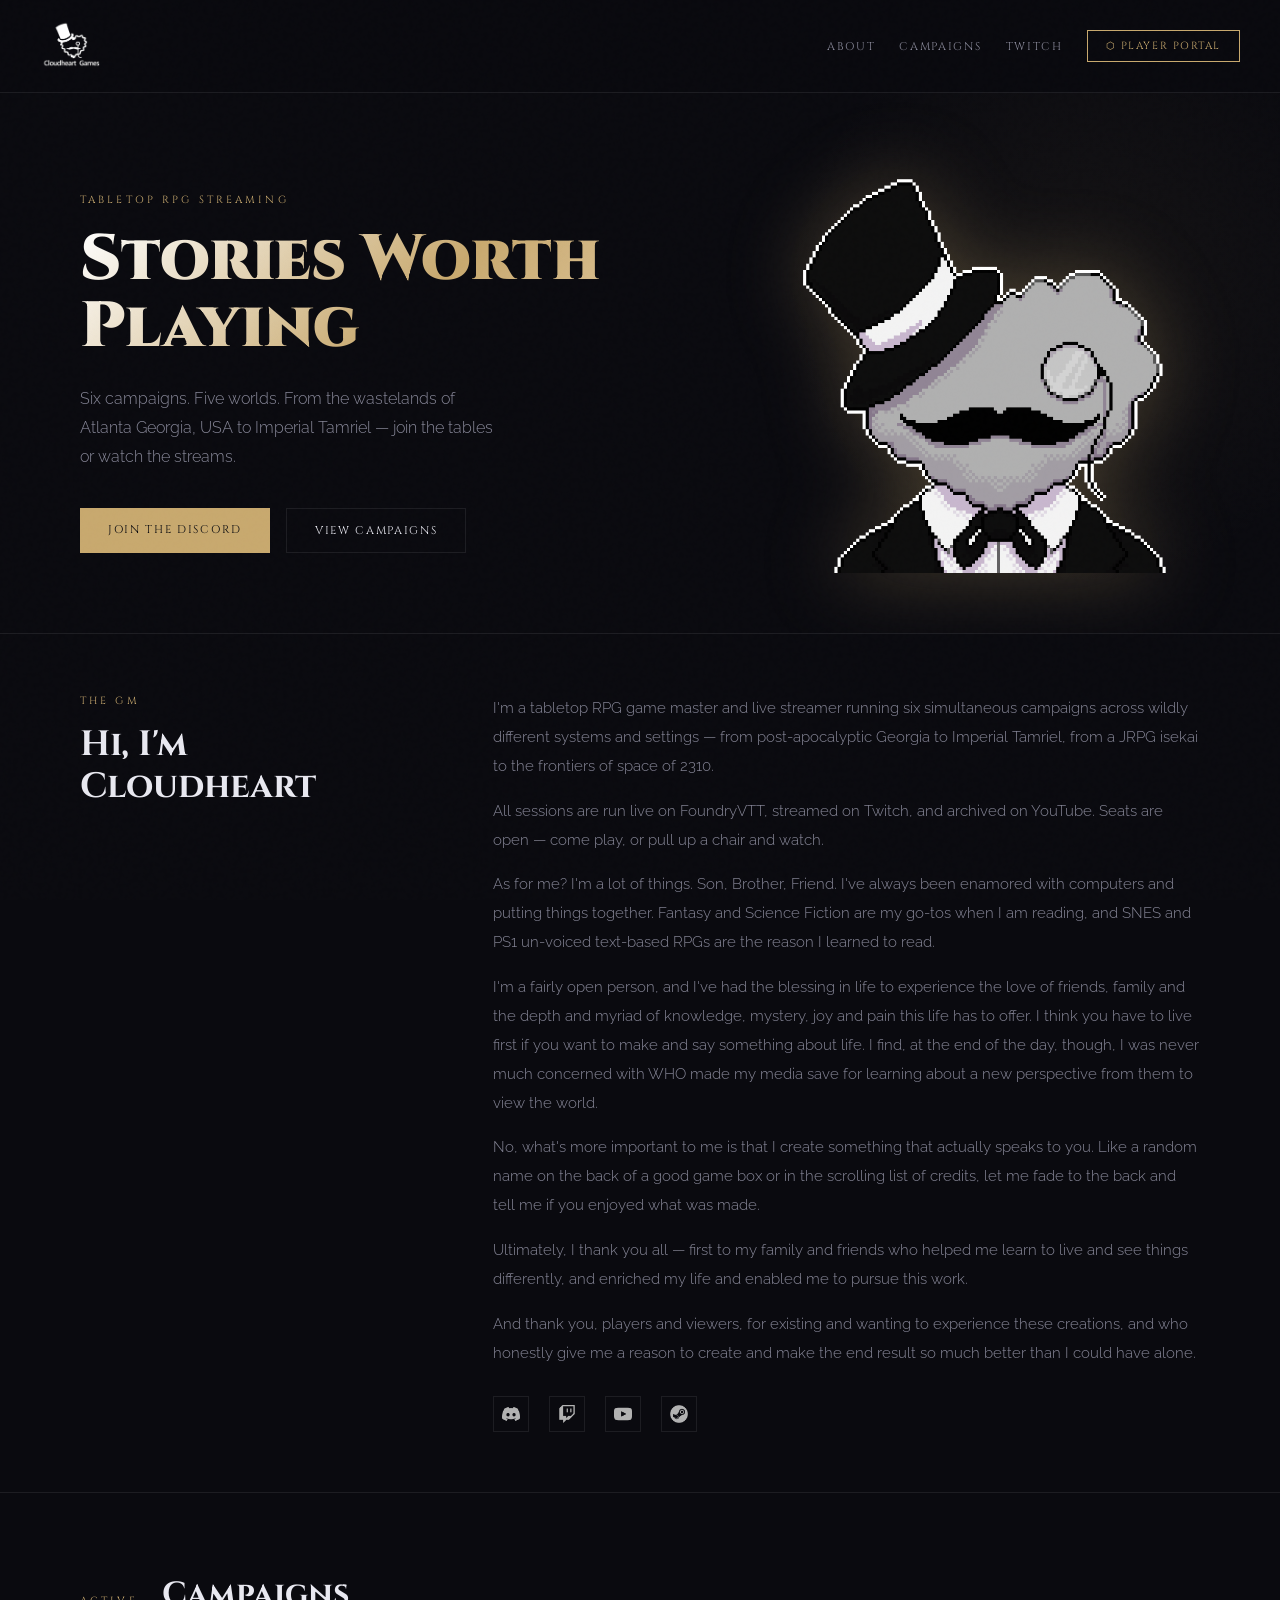
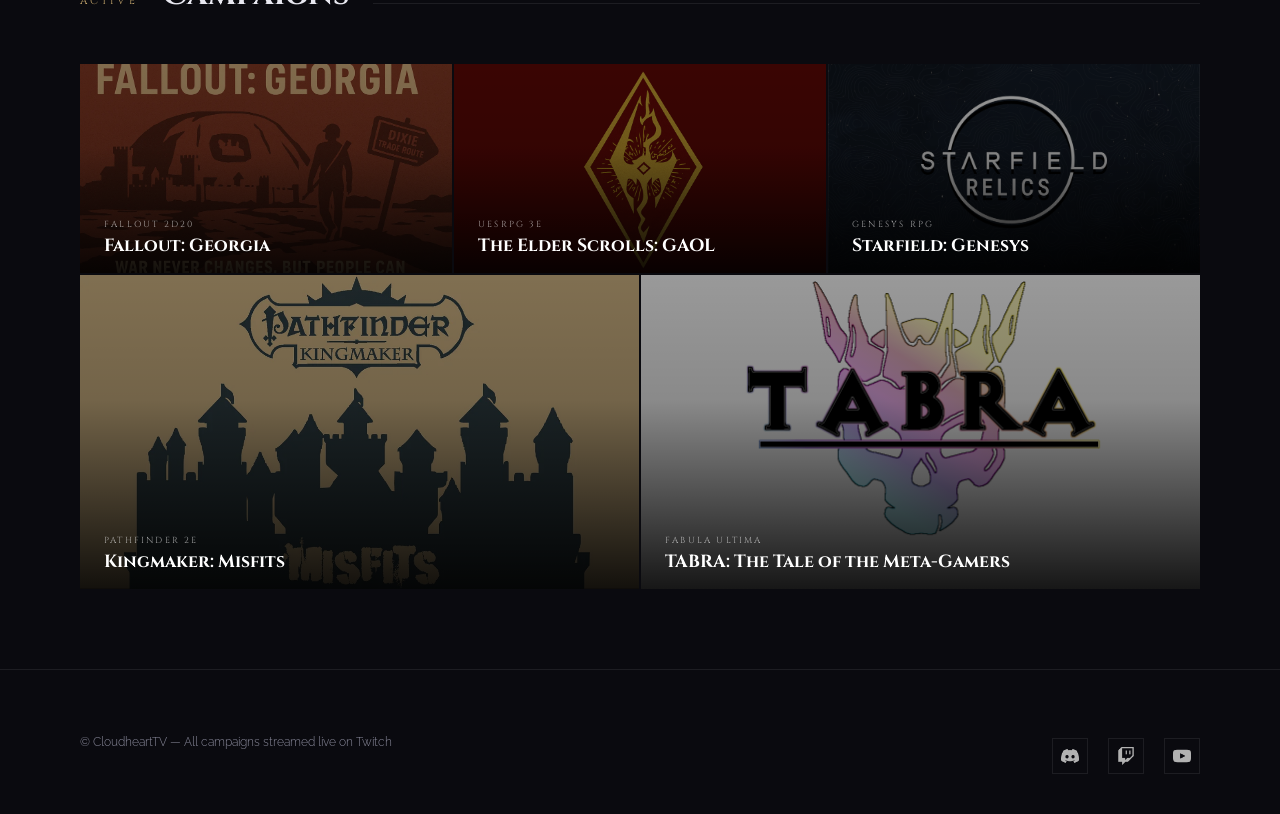
==== commit 6b176ed6: "Updated Index Pages of Each Campaign to Remove SPG Links Also added Corporate Registry for Starfield" ====
--- a/index.html
+++ b/index.html
@@ -540,7 +540,6 @@
       <a href="#about">About</a>
       <a href="#campaigns">Campaigns</a>
       <a href="https://www.twitch.tv/CloudheartTV" target="_blank">Twitch</a>
-      <a href="https://startplaying.games/gm/cloudhearttv" target="_blank">Start Playing</a>
       <button class="portal-btn" id="portalNavBtn">⬡ Player Portal</button>
     </nav>
   </header>
@@ -552,7 +551,7 @@
       <h1 class="hero-title">Stories Worth<br>Playing</h1>
       <p class="hero-sub">Six campaigns. Five worlds. From the wastelands of Atlanta Georgia, USA to Imperial Tamriel — join the tables or watch the streams.</p>
       <div class="hero-cta">
-        <a href="https://startplaying.games/gm/cloudhearttv" target="_blank" class="btn-primary">Find a Game</a>
+        <a href="https://discord.gg/PM93XNFh7W" target="_blank" class="btn-primary">Join the Discord</a>
         <a href="#campaigns" class="btn-secondary">View Campaigns</a>
       </div>
     </div>
@@ -805,7 +804,7 @@
         const card = document.createElement('div');
         card.className = `status-card ${isOnline ? 'online' : 'offline'}`;
         card.innerHTML = `
-          <img class="status-img" src="${s.img}" alt="${s.label}" onerror="this.style.display='none'">
+          <img class="status-img" src="${isOnline ? s.img : s.img.replace('online_', 'offline_')}" alt="${s.label}" onerror="this.style.display='none'">
           <div class="status-indicator">
             <span class="status-dot"></span>
             <span>${isOnline ? 'ONLINE' : 'OFFLINE'}</span>
@@ -818,4 +817,4 @@
     }
   </script>
 </body>
-</html>+</html>
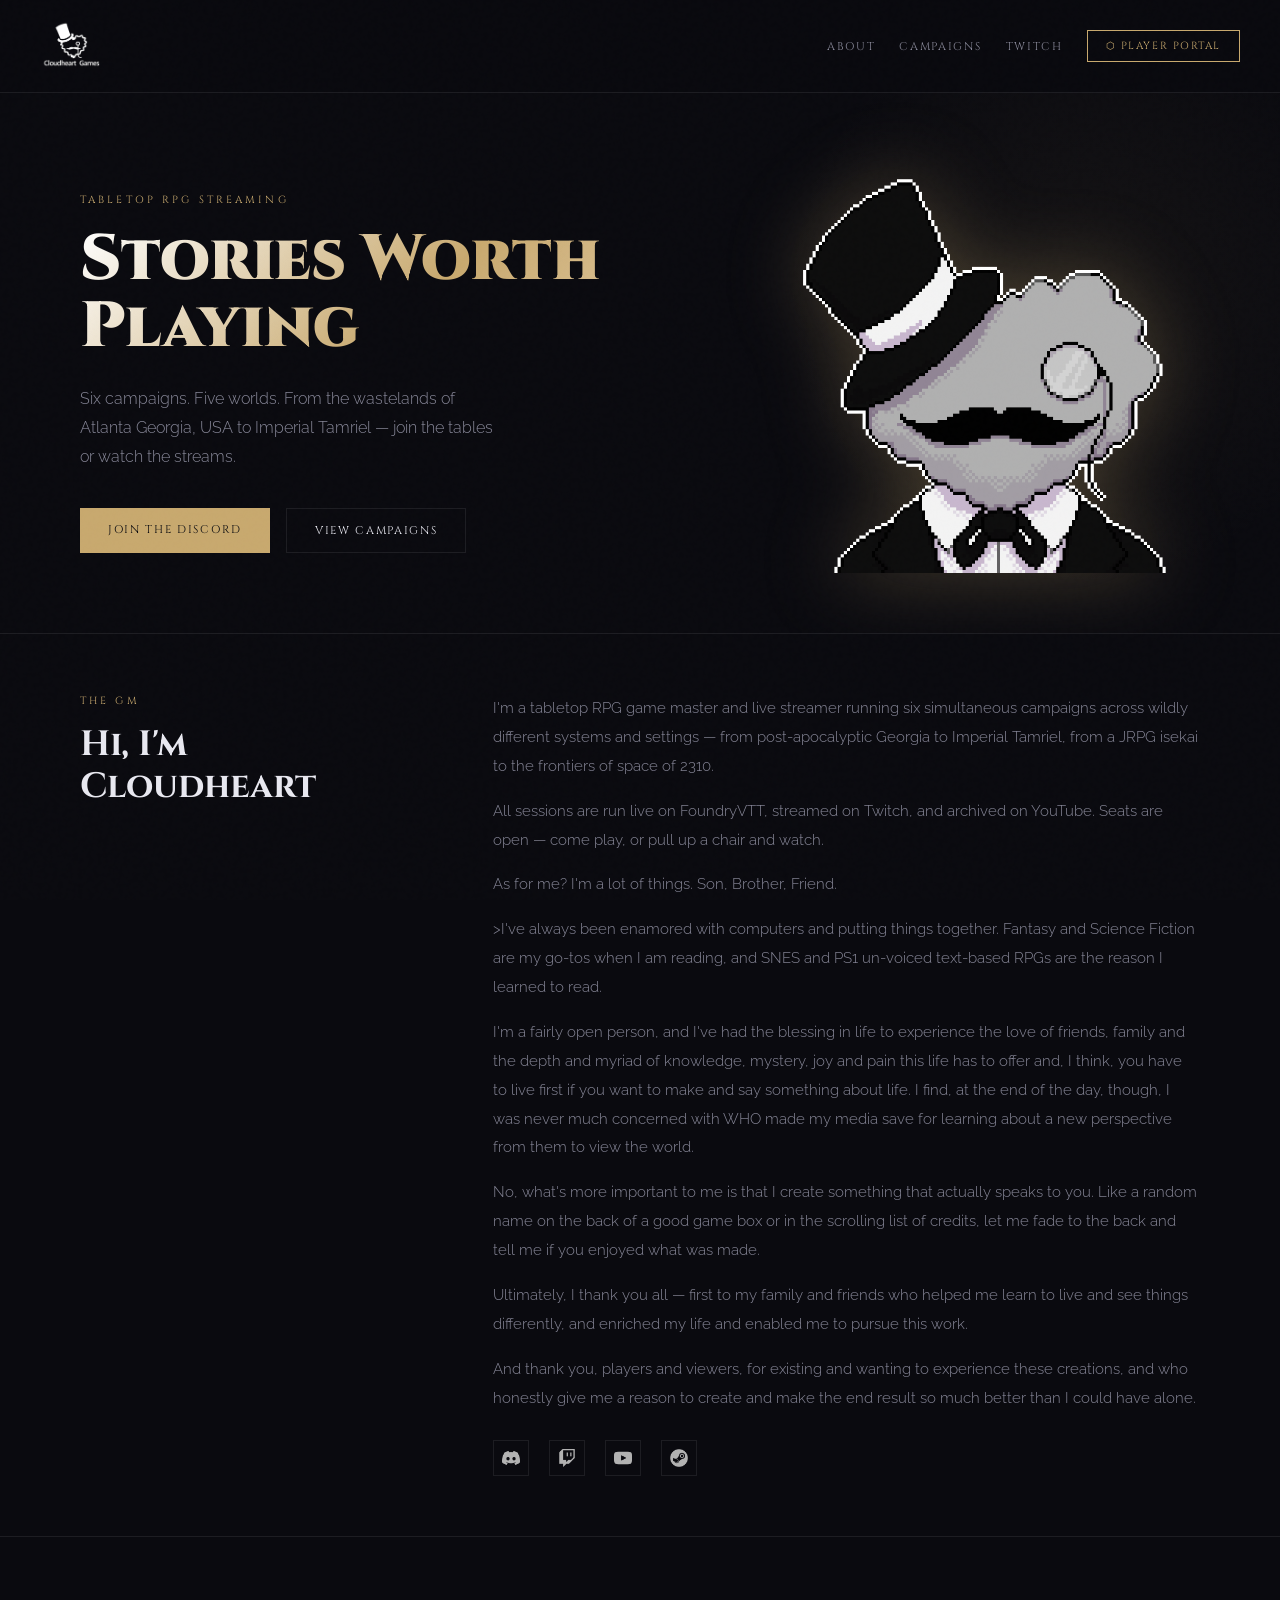
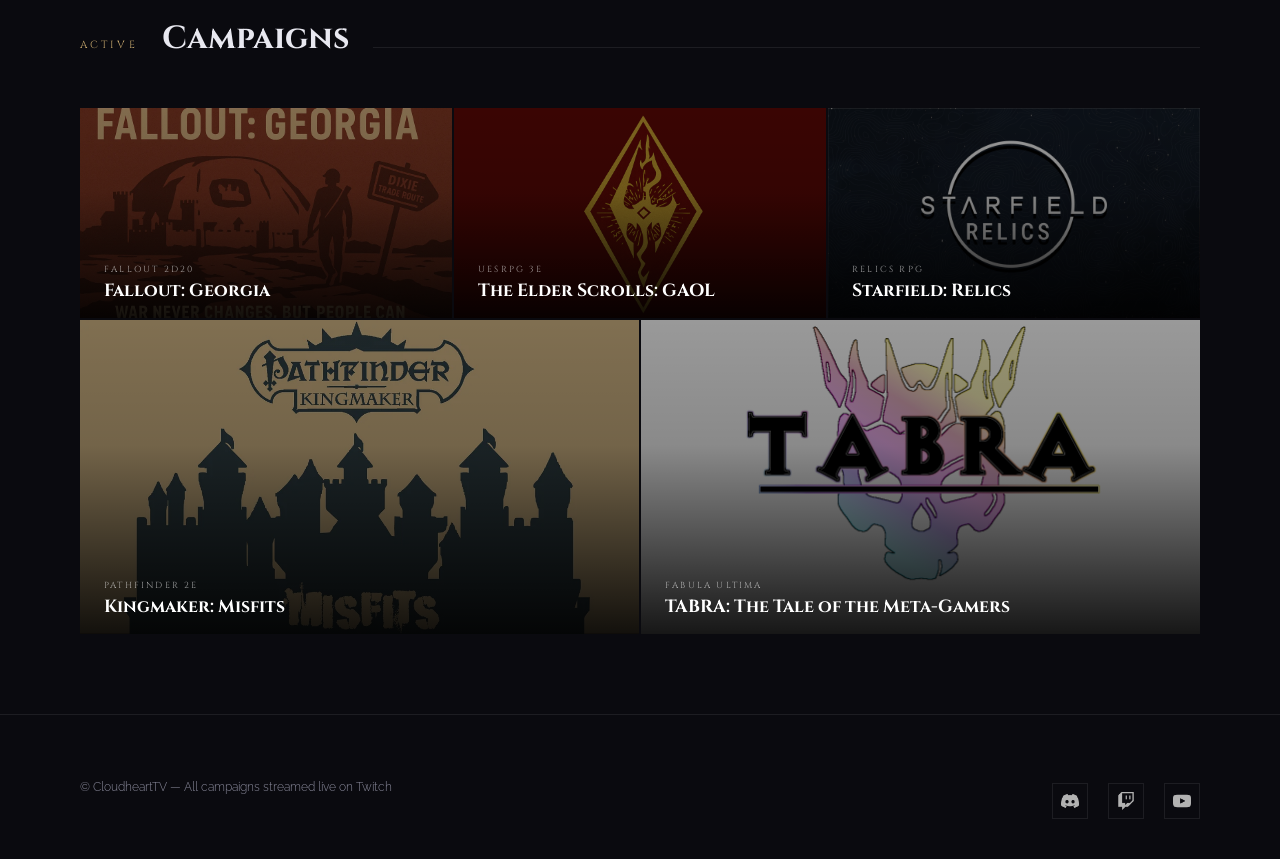
==== commit 2a8011c6: "Updated Corp and Route sites for Starfield Campaign - New Feature to Add Stars by SIMBAD Catalogue -" ====
--- a/index.html
+++ b/index.html
@@ -570,8 +570,9 @@
       <div class="about-body">
         <p>I'm a tabletop RPG game master and live streamer running six simultaneous campaigns across wildly different systems and settings — from post-apocalyptic Georgia to Imperial Tamriel, from a JRPG isekai to the frontiers of space of 2310.</p>
         <p>All sessions are run live on FoundryVTT, streamed on Twitch, and archived on YouTube. Seats are open — come play, or pull up a chair and watch.</p>
-        <p>As for me? I'm a lot of things. Son, Brother, Friend. I've always been enamored with computers and putting things together. Fantasy and Science Fiction are my go-tos when I am reading, and SNES and PS1 un-voiced text-based RPGs are the reason I learned to read.</p>
-        <p>I'm a fairly open person, and I've had the blessing in life to experience the love of friends, family and the depth and myriad of knowledge, mystery, joy and pain this life has to offer. I think you have to live first if you want to make and say something about life. I find, at the end of the day, though, I was never much concerned with WHO made my media save for learning about a new perspective from them to view the world.</p>
+        <p>As for me? I'm a lot of things. Son, Brother, Friend.</p> 
+		<p>>I've always been enamored with computers and putting things together. Fantasy and Science Fiction are my go-tos when I am reading, and SNES and PS1 un-voiced text-based RPGs are the reason I learned to read.</p>
+        <p>I'm a fairly open person, and I've had the blessing in life to experience the love of friends, family and the depth and myriad of knowledge, mystery, joy and pain this life has to offer and, I think, you have to live first if you want to make and say something about life. I find, at the end of the day, though, I was never much concerned with WHO made my media save for learning about a new perspective from them to view the world.</p>
         <p>No, what's more important to me is that I create something that actually speaks to you. Like a random name on the back of a good game box or in the scrolling list of credits, let me fade to the back and tell me if you enjoyed what was made.</p>
         <p>Ultimately, I thank you all — first to my family and friends who helped me learn to live and see things differently, and enriched my life and enabled me to pursue this work.</p>
         <p>And thank you, players and viewers, for existing and wanting to experience these creations, and who honestly give me a reason to create and make the end result so much better than I could have alone.</p>
@@ -625,12 +626,12 @@
       </a>
 
       <a href="SG/" class="card card-sg">
-        <img class="card-banner" src="SG/bannerimage.png" alt="Starfield: Genesys" onerror="this.style.display='none'">
+        <img class="card-banner" src="SG/bannerimage.png" alt="Starfield: Relics" onerror="this.style.display='none'">
         <div class="card-overlay"></div>
         <div class="card-accent-line"></div>
         <div class="card-content">
-          <p class="card-eyebrow">Genesys RPG</p>
-          <h3 class="card-title">Starfield: Genesys</h3>
+          <p class="card-eyebrow">Relics RPG</p>
+          <h3 class="card-title">Starfield: Relics</h3>
         </div>
         <div class="card-arrow">
           <svg viewBox="0 0 16 16" fill="none" stroke="#fff" stroke-width="1.5" stroke-linecap="round" stroke-linejoin="round">
@@ -723,7 +724,7 @@
     const servers = [
       { key: 'fallout',       label: 'Fallout: Georgia',    img: 'online_fallout.png'       },
       { key: 'kingmaker',     label: 'Kingmaker: Misfits',  img: 'online_kingmaker.png'     },
-      { key: 'starfield',     label: 'Starfield: Genesys',  img: 'online_starfield.png'     },
+      { key: 'starfield',     label: 'Starfield: Relics',  img: 'online_starfield.png'     },
       { key: 'tabra',         label: 'TABRA',               img: 'online_tabra.png'         },
       { key: 'elder-scrolls', label: 'Elder Scrolls: GAOL', img: 'online_elder-scrolls.png' },
     ];
